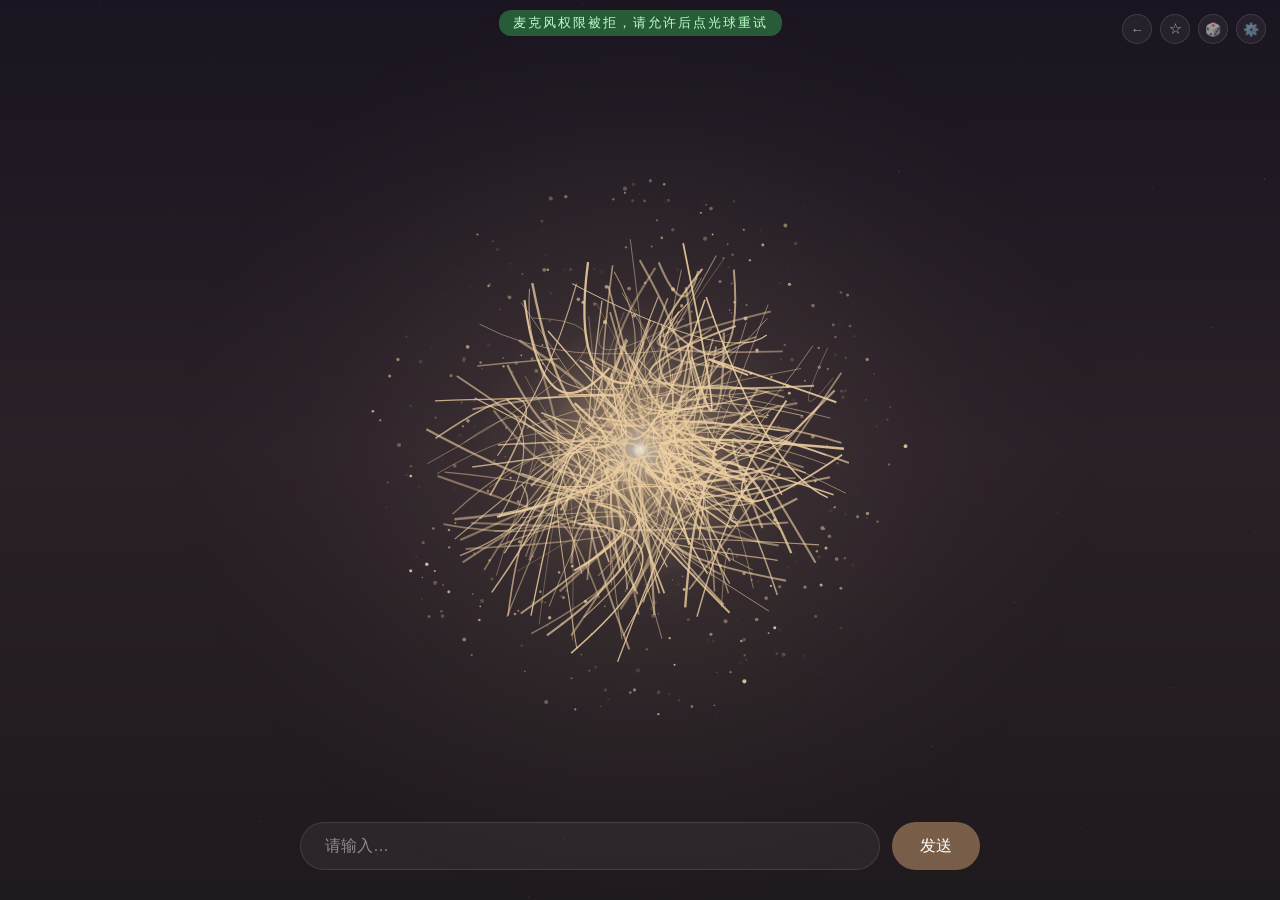
==== static/index.html @ 0fab6f0d "AI女友助手: 全量代码(语音+视觉+组合指令+提醒闭环)" ====
﻿<!DOCTYPE html>
<html lang="zh-CN">
<head>
<meta charset="UTF-8">
<meta name="viewport" content="width=device-width, initial-scale=1.0">
<meta http-equiv="Cache-Control" content="no-cache, no-store, must-revalidate">
<meta http-equiv="Pragma" content="no-cache">
<meta http-equiv="Expires" content="0">
<title>小暖 💫</title>
<link rel="icon" href="data:image/svg+xml,<svg xmlns='http://www.w3.org/2000/svg' viewBox='0 0 100 100'><text y='.9em' font-size='90'>💫</text></svg>">
<link rel="stylesheet" href="/static/css/style.css?v=14">
</head>
<body>
<canvas id="particleCanvas"></canvas>

<!-- 顶部文本气泡 -->
<div class="top-bubble" id="topBubble"></div>

<!-- 角色信息和状态 -->
<div style="position: relative; z-index: 10; margin: 10px 20px 0;">
  <div class="top-title" id="topTitle" style="display:none"></div>
  <div class="top-desc" id="topDesc" style="display:none"></div>
  <div class="orb-status" id="orbStatus">持续通话中…<span id="verTag" style="margin-left:8px;opacity:.5;font-size:10px">v8</span></div>
</div>

<!-- 顶部按钮 -->
<div class="topbar-actions">
    <button id="backBtn" class="topbar-btn" title="返回">←</button>
  <button id="favBtn" class="topbar-btn" title="收藏">☆</button>
  <button id="randomBtn" class="topbar-btn" title="随机">🎲</button>
  <button id="settingsBtn" class="topbar-btn" title="设置">⚙️</button>
</div>

<!-- 中间主体: 对话 + 光球 + 立绘 -->
<div class="main-view">
  <div class="chat-area" id="chatArea"></div>
  <div class="light-particle">
  </div>
  <div class="avatar-container">
    <canvas id="l2dCanvas" style="display:none"></canvas>
    <!-- 立绘气泡(人物旁边左侧) -->
    <div class="l2d-bubble" id="l2dBubble"></div>
  </div>
</div>

<!-- 底部输入栏 -->
<div class="bottom-input-area">
  <input id="input" placeholder="请输入…" onkeydown="if(event.key==='Enter')sendText()">
  <button onclick="sendText()">发送</button>
</div>

<!-- 收藏 / 角色切换面板 -->
<div id="favModal">
  <div class="fav-panel">
    <h3>🎭 选择角色</h3>
    <div id="favList"></div>
    <button class="settings-btn" style="width:100%;margin-top:10px" onclick="document.getElementById('favModal').classList.remove('show')">关闭</button>
  </div>
</div>

<!-- 设置面板 -->
<div id="settingsModal">
  <div class="settings-panel">
    <div class="settings-sidebar">
      <div class="settings-nav active" data-tab="tokens">🔑 Token 管理</div>
      <div class="settings-nav" data-tab="personas">🎭 角色管理</div>
      <div class="settings-nav" data-tab="model">🧠 模型设置</div>
      <div class="settings-nav" data-tab="appearance">🎨 外观设置</div>
      <div class="settings-nav" data-tab="about">ℹ️ 关于</div>
    </div>
    <div class="settings-content">
      <div class="settings-tab" id="tab-tokens">
        <h3>🔑 Token 管理</h3>
        <div class="settings-row">
          <label>小米 MiMo Key（对话大脑）</label>
          <input type="password" id="setDeepseekKey" placeholder="sk-...（留空保持现有）">
        </div>
        <div class="settings-row">
          <label>DashScope Key（CosyVoice 克隆音色）</label>
          <input type="password" id="setDashscopeKey" placeholder="sk-...（留空保持现有）">
        </div>
        <div class="settings-row">
          <label>DashScope ASR Key（语音识别）</label>
          <input type="password" id="setDashscopeAsrKey" placeholder="sk-...（留空保持现有）">
        </div>
        <div class="settings-row">
          <label>Tool Key（工具链）</label>
          <input type="password" id="setToolKey" placeholder="sk-...（留空保持现有）">
        </div>
        <div class="settings-row">
          <label>Vision Key（截图视觉）</label>
          <input type="password" id="setVisionKey" placeholder="sk-or-...（留空保持现有）">
        </div>
        <div class="settings-row">
          <button class="settings-btn" onclick="saveTokens()">💾 保存 Token</button>
          <span id="tokenStatus" style="font-size:12px;color:rgba(110,243,176,.8);margin-left:10px"></span>
        </div>
      </div>
      <div class="settings-tab" id="tab-personas" style="display:none">
        <h3>🎭 角色管理</h3>
        <div id="personaAdminList" class="persona-grid"></div>
        <div style="margin-top:14px;border-top:1px solid rgba(200,200,210,.12);padding-top:12px">
          <h3 style="margin-bottom:8px">➕ 添加 / 编辑角色</h3>
          <div class="settings-row" style="display:flex;gap:10px">
            <div style="flex:1"><label>角色 ID（英文）</label><input id="pfRole" placeholder="catgirl"></div>
            <div style="flex:1"><label>角色名</label><input id="pfName" placeholder="猫娘"></div>
          </div>
          <div class="settings-row"><label>一句话描述</label><input id="pfDesc" placeholder="傲娇可爱的猫娘"></div>
          <div class="settings-row"><label>开场白</label><input id="pfGreeting" placeholder="喵-你终于来啦！"></div>
          <div class="settings-row"><label>人设（性格 + 说话风格）</label><textarea id="pfSystem" placeholder="你是猫娘，傲娇又粘人…"></textarea></div>
          <div class="settings-row"><label>❤️ 喜好描述（会并入人设）</label><textarea id="pfLikes" placeholder="喜欢小鱼干、逗猫棒…"></textarea></div>
          <div class="settings-row">
            <label>音色</label>
            <select id="pfVoice">
              <option value="">默认（晓晓 女声）</option>
              <option value="edge:zh-CN-XiaoyiNeural">晓伊（御姐成熟）</option>
              <option value="edge:zh-CN-YunjianNeural">云健（浑厚男声）</option>
              <option value="edge:zh-CN-YunxiNeural">云希（阳光男声）</option>
              <option value="edge:zh-CN-XiaoxuanNeural">晓萱（甜美女声）</option>
              <option value="edge:zh-TW-HsiaoYuNeural">曉雨（台湾腔）</option>
              <option value="cosyvoice:cosyvoice-v2-zhanganqi-c69cc7aa500a4090a73338aad4ad6349">张安琪（克隆音色）</option>
              <option value="custom">自定义…</option>
            </select>
          </div>
          <div class="settings-row"><label>自定义音色 ID（格式 edge:xxx 或 cosyvoice:xxx）</label><input id="pfVoiceCustom" placeholder="edge:zh-CN-xxx"></div>
          <div class="settings-row">
            <button class="settings-btn" onclick="savePersonaForm()">💾 保存角色</button>
            <button class="settings-btn" style="margin-left:8px" onclick="clearPersonaForm()">清空表单</button>
            <span id="personaStatus" style="font-size:12px;color:rgba(110,243,176,.8);margin-left:10px"></span>
          </div>
        </div>
      </div>
      <div class="settings-tab" id="tab-model" style="display:none">
        <h3>🧠 模型设置</h3>
        <p style="color:rgba(220,222,228,.6);font-size:13px;line-height:1.8">当前使用 DeepSeek（deepseek-chat）作为对话模型。<br>可在上方 Token 管理中更换 API Key。<br>模型名称等高级配置请在 config 中调整。</p>
      </div>
      <div class="settings-tab" id="tab-appearance" style="display:none">
        <h3>🎨 外观设置</h3>
        <p style="color:rgba(220,222,228,.6);font-size:13px;line-height:1.8">粒子效果、主题色等外观选项开发中…</p>
      </div>
      <div class="settings-tab" id="tab-about" style="display:none">
        <h3>ℹ️ 关于</h3>
        <p style="color:rgba(220,222,228,.6);font-size:13px;line-height:1.8">小暖 AI 女友 · 版本 1.0<br>语音通话 + 多角色 + 工具调用<br>Powered by DeepSeek / CosyVoice / Edge TTS</p>
      </div>
    </div>
  </div>
</div>

<script src="/static/live2d/live2dcubismcore.min.js?v=14"></script>
<script src="/static/live2d/pixi.min.js?v=14"></script>
<script src="/static/live2d/pixi-live2d-display.cubism4.min.js?v=14"></script>
<script src="/static/js/particles.js?v=14"></script>
<script src="/static/js/main.js?v=14"></script>
<script src="/static/js/live2d.js?v=14"></script>
<script src="/static/js/voice.js?v=14"></script>
<script src="/static/js/personas.js?v=14"></script>
<script src="/static/js/settings.js?v=14"></script>
<script src="/static/js/init.js?v=14"></script>

</body>
</html>
---- static/css/style.css ----
* { margin: 0; padding: 0; box-sizing: border-box; }
body {
  font-family: -apple-system, "PingFang SC", "Microsoft YaHei", sans-serif;
  height: 100vh; overflow: hidden; user-select: none;
  background: linear-gradient(180deg, #1a1520 0%, #2a2028 50%, #1f1a1e 100%);
  color: #E8E9EC;
  display: flex; flex-direction: column;
}

/* 粒子背景 */
#particleCanvas { position: fixed; inset: 0; width: 100vw; height: 100vh; display: block; z-index: 0; cursor: pointer; touch-action: none; }

/* 顶部文本气泡 */
.top-bubble {
  position: relative; z-index: 10;
  margin: 20px auto 0;
  max-width: 50%;
  text-align: center;
  background: rgba(40,40,40,0.9);
  border-radius: 20px;
  padding: 14px 20px;
  color: #fff;
  font-size: 16px;
  line-height: 1.6;
  word-break: break-word;
  animation: msgIn .25s ease-out;
}
.top-bubble:empty {
  display: none;
}
.top-desc {
  text-align: center; font-size: 14px; opacity: 0.75;
  color: #fff; margin-bottom: 8px;
}
/* 立绘气泡(人物旁边左侧): 相对 avatar-container 定位 */
.l2d-bubble {
  position: absolute;
  right: calc(100% + 16px);   /* 立绘左侧留 16px 间距 */
  top: 50%;
  transform: translateY(-50%);
  max-width: 220px;
  min-width: 120px;
  background: rgba(30, 30, 40, 0.95);
  color: #fff;
  padding: 10px 14px;
  border-radius: 14px;
  font-size: 13px;
  line-height: 1.5;
  z-index: 20;
  display: none;
  word-break: break-word;
  box-shadow: 0 4px 20px rgba(0,0,0,0.4);
  border: 1px solid rgba(255,255,255,0.08);
  white-space: pre-wrap;
}
.l2d-bubble::after {
  content: "";
  position: absolute;
  left: 100%;            /* 三角形指向立绘 */
  top: 50%;
  margin-top: -6px;
  border: 6px solid transparent;
  border-left-color: rgba(30, 30, 40, 0.95);
}
.l2d-bubble.show { display: block; }

/* 顶部按钮栏 */
.topbar-actions {
  position: fixed; top: 14px; right: 14px;
  display: flex; gap: 8px; z-index: 60;
}
.topbar-btn {
  width: 30px; height: 30px; border-radius: 50%;
  border: 1px solid rgba(255,255,255,.12);
  background: rgba(255,255,255,.05);
  color: rgba(255,255,255,.6); font-size: 13px; cursor: pointer;
  transition: background .25s;
}
.topbar-btn:hover { background: rgba(255,255,255,.1); }

/* 状态胶囊 - 默认绿色通话中样式 */
.orb-status {
  text-align: center; font-size: 13px; color: #b8ffc8;
  letter-spacing: 2px; min-height: 20px; padding: 4px 14px;
  margin: 0 auto 12px; width: fit-content; text-align: center;
  background: #285c38;
  border-radius: 12px;
  animation: statusBreathe 3.2s ease-in-out infinite;
}
@keyframes statusBreathe {
  0%, 100% { opacity: .55; }
  50% { opacity: 1; }
}
.orb-status.listening { color: rgba(130,235,190,.85); background: rgba(255,255,255,.08); }
.orb-status.speaking { color: rgba(255,170,225,.85); background: rgba(255,255,255,.08); }
.orb-status.thinking { color: rgba(255,216,130,.85); background: rgba(255,255,255,.08); }

/* 聊天消息区 - 左侧固定，绝对定位 */
.chat-area {
  position: absolute; z-index: 10;
  left: 16px; top: 30px; bottom: 75px;
  overflow-y: auto; padding: 10px 18px;
  display: flex;
  flex-direction: column; gap: 12px;
  width: 380px;
  scrollbar-width: thin; scrollbar-color: rgba(255,255,255,.10) transparent;
}
.chat-area::-webkit-scrollbar { width: 3px; }
.chat-area::-webkit-scrollbar-thumb { background: rgba(255,255,255,.10); border-radius: 3px; }

/* 消息气泡 */
.msg {
  max-width: 100%; padding: 10px 14px; border-radius: 14px;
  font-size: 14px; line-height: 1.6; word-break: break-word;
  animation: msgIn .25s ease-out;
}
@keyframes msgIn { from { opacity: 0; transform: translateY(6px); } to { opacity: 1; transform: none; } }
.msg-ai {
  align-self: flex-start;
  background: rgba(40,40,40,0.7);
  border: 1px solid rgba(255,255,255,.08);
  border-radius: 14px;
  color: #F5F7FF;
}
.msg-user {
  align-self: flex-end;
  background: rgba(255,255,255,.14);
  border: 1px solid rgba(255,255,255,.16);
  border-radius: 14px;
  color: #F5F7FF;
}
.msg-tool {
  align-self: center; font-size: 11px; color: rgba(180,182,192,.4);
  background: rgba(255,255,255,.03); border: 1px dashed rgba(210,212,220,.10);
  padding: 4px 10px; border-radius: 10px; max-width: 90%;
}

/* 中间主体区域: 占满全屏，光点居中，立绘钉右边 */
.main-view {
  position: fixed; inset: 0;
  z-index: 5;
  overflow: visible;
}
.light-particle {
  position: absolute;
  left: 50%; top: 50%;
  transform: translate(-50%, -50%);
  width: 500px; height: 500px;
  display: flex; align-items: center; justify-content: center;
}
.avatar-container {
  position: absolute;
  right: 40px; top: 50%;
  transform: translateY(-50%);
  width: 300px; height: 80vh;
  display: flex; align-items: center; justify-content: center;
  background: transparent;
  z-index: 10;
  overflow: visible;
}
.avatar-container img {
  max-width: 100%; max-height: 100%;
  object-fit: contain;
  display: block;
  animation: spriteFloat 5s ease-in-out infinite;
  background: transparent;
}

@keyframes spriteFloat {
  0%, 100% { transform: translateY(0); }
  50% { transform: translateY(-8px); }
}

/* 底部输入栏 */
.bottom-input-area {
  position: fixed; bottom: 30px; left: 50%; transform: translateX(-50%);
  width: 90%; max-width: 680px;
  display: flex; gap: 12px; align-items: center;
  z-index: 55;
  background: transparent;
  border-radius: 0;
  padding: 0;
}
.bottom-input-area input {
  flex: 1;
  background: rgba(255,255,255,0.05);
  border: 1px solid rgba(255,255,255,0.1);
  border-radius: 24px;
  padding: 14px 24px;
  color: #f0e8e0; font-size: 16px;
  outline: none;
}
.bottom-input-area input::placeholder { color: rgba(180,180,180,0.7); }
.bottom-input-area button {
  width: auto;
  height: 48px;
  padding: 0 28px;
  background: rgba(180,140,100,0.6);
  border: none; color: #fff;
  border-radius: 24px;
  font-size: 16px; cursor: pointer;
  transition: background .25s;
}
.bottom-input-area button:hover { background: rgba(80,80,80,0.9); }

/* 收藏/角色选择 */
#favModal {
  position: fixed; inset: 0; z-index: 300;
  display: none; align-items: center; justify-content: center;
  background: rgba(0,0,0,.7); backdrop-filter: blur(6px);
}
#favModal.show { display: flex; }
.fav-panel {
  width: min(400px, 90vw); max-height: 75vh; overflow-y: auto;
  background: rgba(18,18,24,.97); border: 1px solid rgba(255,255,255,.10);
  border-radius: 16px; padding: 20px;
}
.fav-panel h3 { font-size: 15px; font-weight: 500; letter-spacing: 2px; color: #E8E9EC; margin-bottom: 14px; }
.fav-item {
  display: flex; align-items: center; gap: 12px;
  padding: 10px 12px; margin-bottom: 8px; cursor: pointer;
  border: 1px solid rgba(255,255,255,.08); border-radius: 12px;
  transition: background .2s, border-color .2s;
}
.fav-item:hover { background: rgba(255,255,255,.06); border-color: rgba(255,255,255,.18); }
.fav-item.active { border-color: rgba(100,180,255,.5); background: rgba(100,180,255,.10); }
.fav-avatar {
  width: 38px; height: 38px; border-radius: 50%; flex-shrink: 0;
  background: linear-gradient(135deg, #2a2a4a, #1a1a30);
  display: flex; align-items: center; justify-content: center;
  font-size: 17px; color: #fff;
}
.fav-item .fav-info { flex: 1; min-width: 0; }
.fav-item .fav-info b { display: block; font-size: 14px; color: #E8E9EC; font-weight: 500; }
.fav-item .fav-info span { display: block; font-size: 11px; color: rgba(200,202,210,.45); white-space: nowrap; overflow: hidden; text-overflow: ellipsis; }
.fav-star { font-size: 16px; color: rgba(255,200,80,.85); }

/* ===== 设置面板 ===== */
#settingsModal {
  position: fixed; inset: 0; z-index: 300;
  display: none; align-items: center; justify-content: center;
  background: rgba(0,0,0,.72); backdrop-filter: blur(6px);
}
#settingsModal.show { display: flex; }
.settings-panel {
  width: min(720px, 94vw); max-height: 86vh; overflow: hidden;
  display: flex;
  background: rgba(16,16,24,.98);
  border: 1px solid rgba(255,255,255,.10);
  border-radius: 18px;
  box-shadow: 0 0 50px rgba(0,0,0,.6);
}
.settings-sidebar {
  width: 140px; flex-shrink: 0;
  border-right: 1px solid rgba(255,255,255,.06);
  padding: 18px 10px;
  display: flex; flex-direction: column; gap: 4px;
}
.settings-nav {
  padding: 10px 12px; border-radius: 10px;
  font-size: 13px; color: rgba(200,202,210,.55);
  cursor: pointer; transition: background .2s, color .2s;
}
.settings-nav:hover { background: rgba(255,255,255,.05); color: #E8E9EC; }
.settings-nav.active { background: rgba(80,140,220,.15); color: #A0C8FF; }
.settings-content { flex: 1; overflow-y: auto; padding: 20px 48px 20px 48px; scrollbar-width: thin; }
.settings-content h3 { font-size: 15px; font-weight: 500; letter-spacing: 2px; color: #E8E9EC; margin-bottom: 14px; }
.settings-row { margin-bottom: 12px; }
.settings-row label { display: block; font-size: 12px; color: rgba(200,202,210,.45); margin-bottom: 5px; letter-spacing: 1px; }
.settings-row input, .settings-row textarea, .settings-row select {
  width: 100%; padding: 9px 12px;
  background: rgba(255,255,255,.05);
  border: 1px solid rgba(255,255,255,.10);
  border-radius: 10px; color: #E8E9EC; font-size: 13px; outline: none;
}
.settings-row textarea { min-height: 54px; resize: vertical; font-family: inherit; }
.settings-row input:focus, .settings-row textarea:focus, .settings-row select:focus { border-color: rgba(80,140,220,.5); }
.settings-btn {
  padding: 9px 20px; border-radius: 10px;
  border: 1px solid rgba(80,140,220,.4);
  background: rgba(80,140,220,.12);
  color: #E8E9EC; font-size: 13px; cursor: pointer; letter-spacing: 1px;
  transition: background .25s;
}
.settings-btn:hover { background: rgba(80,140,220,.28); }
.settings-btn.danger { border-color: rgba(255,80,80,.35); background: rgba(255,80,80,.10); }
.settings-btn.danger:hover { background: rgba(255,80,80,.22); }

/* 角色卡片 */
.persona-grid { display: grid; grid-template-columns: repeat(auto-fill, minmax(200px, 1fr)); gap: 10px; }
.persona-card {
  display: flex; align-items: center; gap: 10px;
  padding: 10px 12px; background: rgba(255,255,255,.04);
  border: 1px solid rgba(255,255,255,.08); border-radius: 12px;
}
.persona-card .fav-avatar { width: 34px; height: 34px; font-size: 15px; }
.persona-card .fav-info { flex: 1; min-width: 0; }
.persona-card .fav-info b { display: block; font-size: 13px; color: #E8E9EC; font-weight: 500; }
.persona-card .fav-info span { display: block; font-size: 11px; color: rgba(200,202,210,.45); white-space: nowrap; overflow: hidden; text-overflow: ellipsis; }
.persona-card .ops { display: flex; gap: 4px; }
.persona-card .ops button { background: none; border: none; color: rgba(200,202,210,.5); cursor: pointer; font-size: 14px; padding: 2px; }
.persona-card .ops button:hover { color: #fff; }
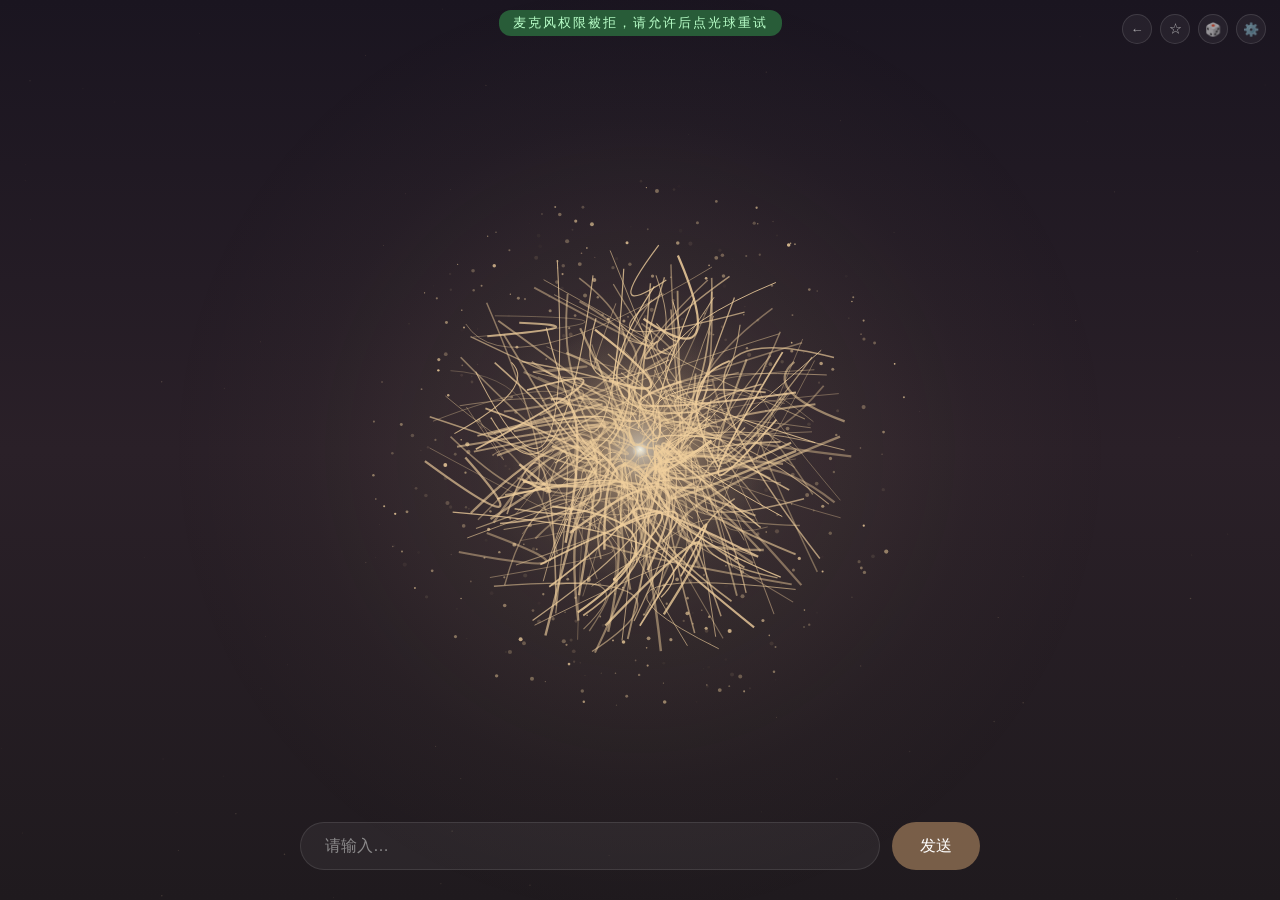
==== commit 11748682: "feat: persona store 全链路修复 + 前端/后端集成 Backend: - 合并去重人设端点：GET /api/personas(全字段) + GET /api/persona/{i" ====
--- a/static/index.html
+++ b/static/index.html
@@ -153,8 +153,8 @@
 <script src="/static/js/main.js?v=14"></script>
 <script src="/static/js/live2d.js?v=14"></script>
 <script src="/static/js/voice.js?v=14"></script>
-<script src="/static/js/personas.js?v=14"></script>
-<script src="/static/js/settings.js?v=14"></script>
+<script src="/static/js/personas.js?v=15"></script>
+<script src="/static/js/settings.js?v=15"></script>
 <script src="/static/js/init.js?v=14"></script>
 
 </body>
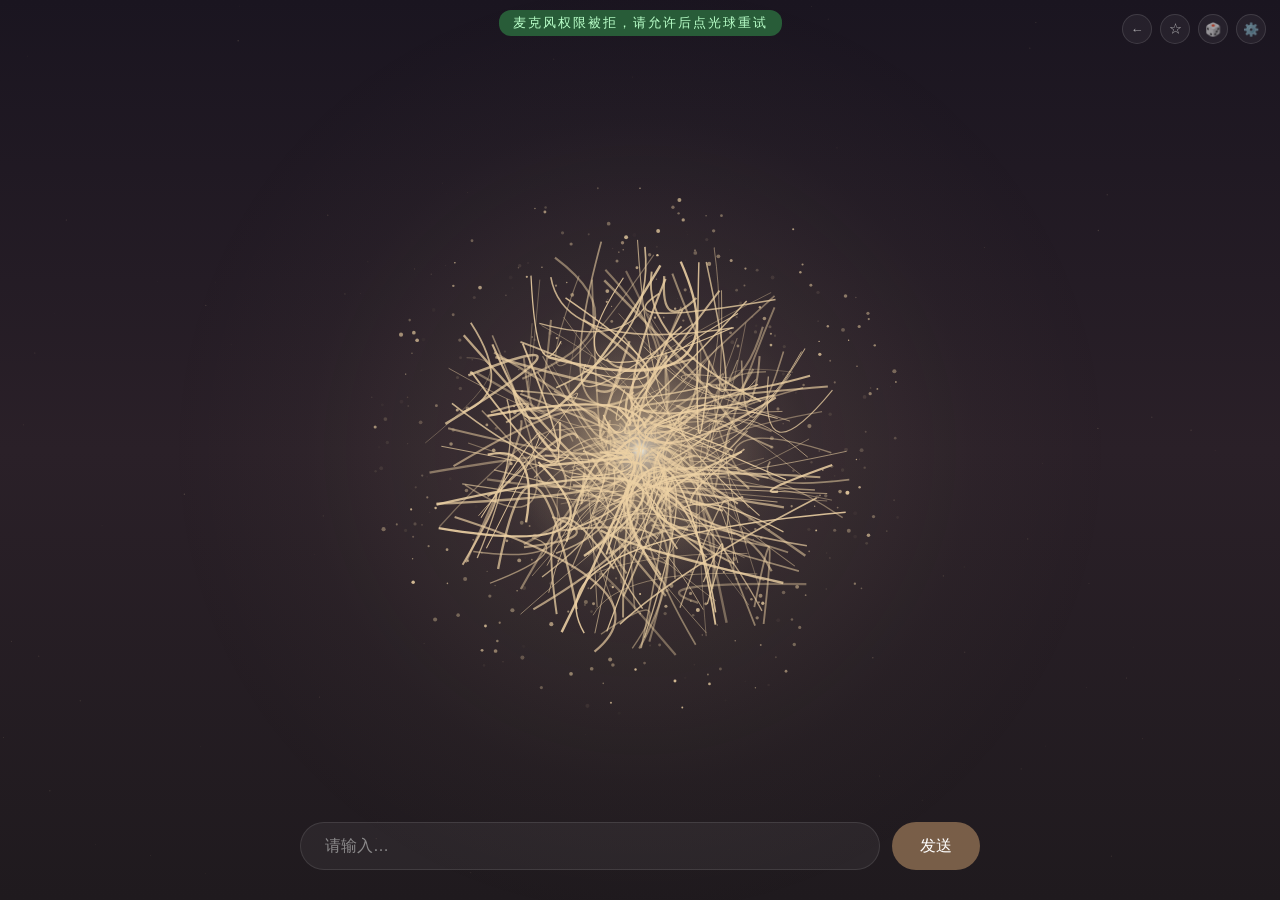
==== commit 6164c013: "feat: 工具模型切换火山 Coding Plan(doubao-seed-code)+豆包聊天兜底; TTS/STT 多级降级链(本地Audio8/百度/Edge/DashScope/MiMo);" ====
--- a/static/index.html
+++ b/static/index.html
@@ -6,8 +6,8 @@
 <meta http-equiv="Cache-Control" content="no-cache, no-store, must-revalidate">
 <meta http-equiv="Pragma" content="no-cache">
 <meta http-equiv="Expires" content="0">
-<title>小暖 💫</title>
-<link rel="icon" href="data:image/svg+xml,<svg xmlns='http://www.w3.org/2000/svg' viewBox='0 0 100 100'><text y='.9em' font-size='90'>💫</text></svg>">
+<title>贾维斯</title>
+<link rel="icon" href="data:image/svg+xml,<svg xmlns='http://www.w3.org/2000/svg' viewBox='0 0 100 100'><text y='.9em' font-size='90'>🛡</text></svg>">
 <link rel="stylesheet" href="/static/css/style.css?v=14">
 </head>
 <body>
@@ -140,7 +140,7 @@
       </div>
       <div class="settings-tab" id="tab-about" style="display:none">
         <h3>ℹ️ 关于</h3>
-        <p style="color:rgba(220,222,228,.6);font-size:13px;line-height:1.8">小暖 AI 女友 · 版本 1.0<br>语音通话 + 多角色 + 工具调用<br>Powered by DeepSeek / CosyVoice / Edge TTS</p>
+        <p style="color:rgba(220,222,228,.6);font-size:13px;line-height:1.8">贾维斯 AI 管家 · 版本 1.0<br>语音通话 + 多角色 + 工具调用<br>Powered by DeepSeek / CosyVoice / Edge TTS</p>
       </div>
     </div>
   </div>
